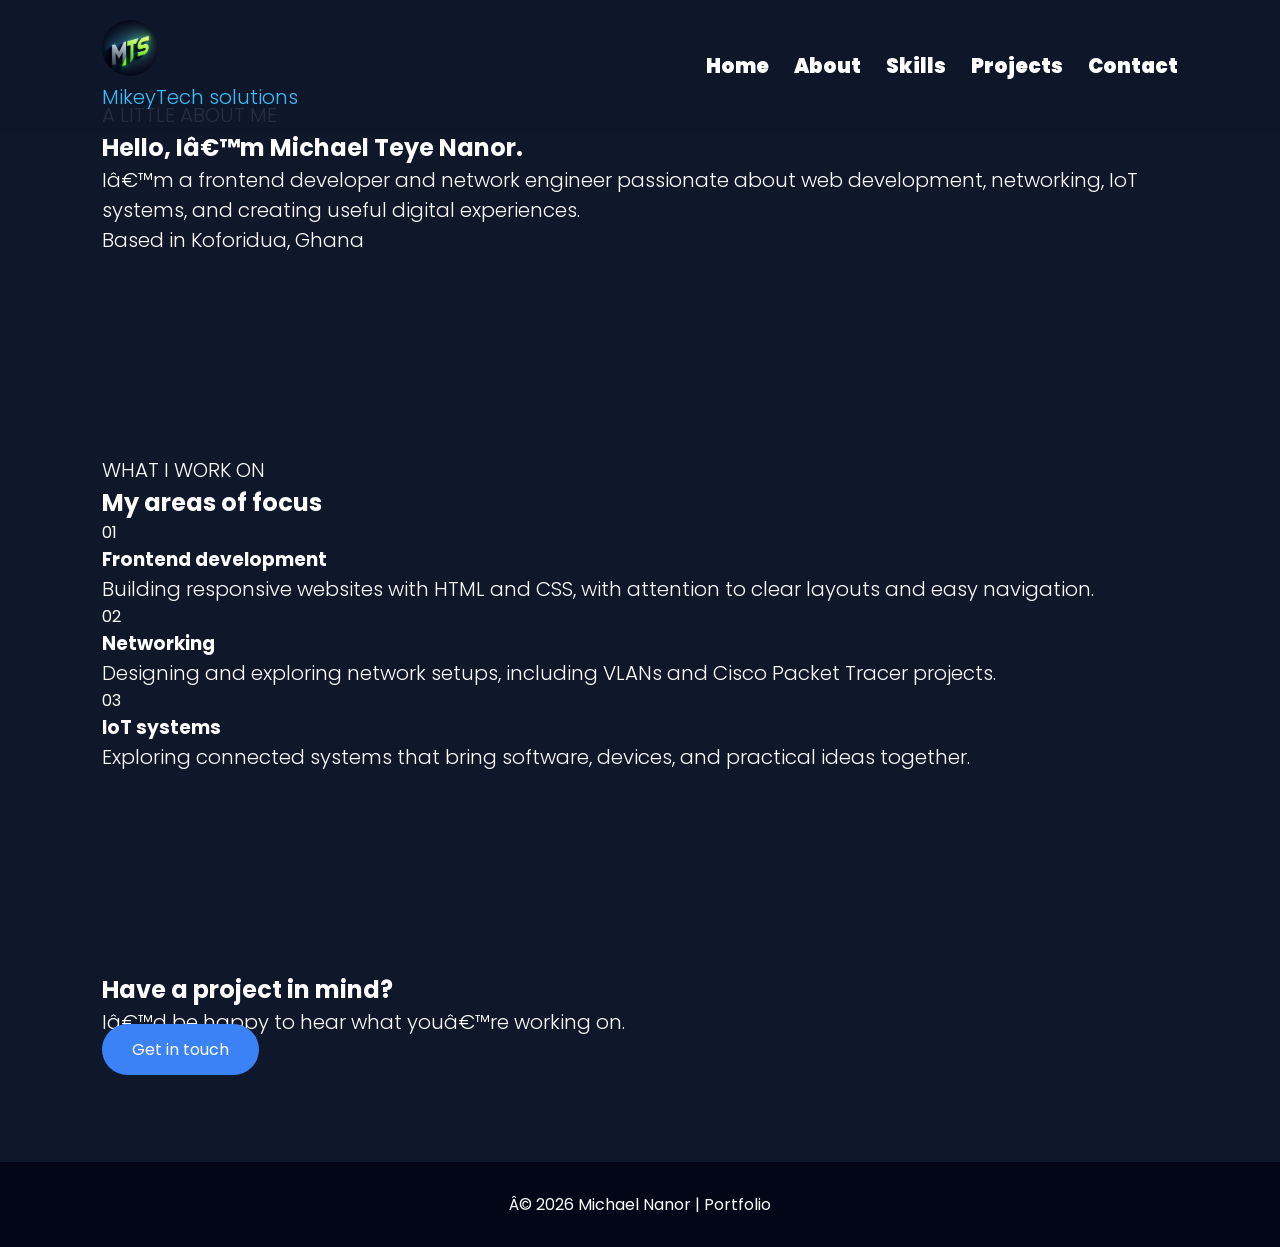
==== about.html @ cb78d1c8 "Create responsive About page" ====
<!DOCTYPE html>
<html lang="en">
<head>
    <meta charset="UTF-8">
    <meta name="viewport" content="width=device-width, initial-scale=1.0">
    <meta name="description" content="About Michael Teye Nanor, frontend developer and network engineer.">
    <title>About Me | Michael Nanor</title>
    <link rel="stylesheet" href="contact.css">
    <link rel="stylesheet" href="style.css">
    <link rel="stylesheet" href="about.css">
    <link rel="preconnect" href="https://fonts.googleapis.com">
    <link href="https://fonts.googleapis.com/css2?family=Poppins:wght@300;400;500;600;700&display=swap" rel="stylesheet">
</head>
<body>
    <header>
        <div class="logo">
            <img src="images/logo.jpg" alt="MikeyTech Solutions logo">
            <p>MikeyTech solutions</p>
        </div>
        <nav aria-label="Main navigation">
            <h3>
                <a href="index.html">Home</a>
                <a href="about.html" aria-current="page">About</a>
                <a href="skill.html">Skills</a>
                <a href="project.html">Projects</a>
                <a href="contact.html">Contact</a>
            </h3>
        </nav>
    </header>

    <main class="about-page">
        <section class="about-intro" aria-labelledby="about-title">
            <p class="about-eyebrow">A LITTLE ABOUT ME</p>
            <h1 id="about-title">Hello, Iâ€™m <span>Michael Teye Nanor.</span></h1>
            <p class="about-lead">Iâ€™m a frontend developer and network engineer passionate about web development, networking, IoT systems, and creating useful digital experiences.</p>
            <p class="about-location">Based in Koforidua, Ghana</p>
        </section>

        <section class="about-focus" aria-labelledby="focus-title">
            <div class="about-section-heading">
                <p class="about-eyebrow">WHAT I WORK ON</p>
                <h2 id="focus-title">My areas of focus</h2>
            </div>
            <div class="focus-grid">
                <article class="focus-card">
                    <span class="focus-number" aria-hidden="true">01</span>
                    <h3>Frontend development</h3>
                    <p>Building responsive websites with HTML and CSS, with attention to clear layouts and easy navigation.</p>
                </article>
                <article class="focus-card">
                    <span class="focus-number" aria-hidden="true">02</span>
                    <h3>Networking</h3>
                    <p>Designing and exploring network setups, including VLANs and Cisco Packet Tracer projects.</p>
                </article>
                <article class="focus-card">
                    <span class="focus-number" aria-hidden="true">03</span>
                    <h3>IoT systems</h3>
                    <p>Exploring connected systems that bring software, devices, and practical ideas together.</p>
                </article>
            </div>
        </section>

        <section class="about-cta" aria-label="Get in touch">
            <h2>Have a project in mind?</h2>
            <p>Iâ€™d be happy to hear what youâ€™re working on.</p>
            <a class="btn" href="hirde.html">Get in touch</a>
        </section>
    </main>

    <footer>Â© 2026 Michael Nanor | Portfolio</footer>
</body>
</html>
---- contact.css ----
/* Contact */
.logo img{
    width:56px;
    height:56px;
    object-fit:cover;
    border-radius:50%;
}


.contact-box{
/*max-width:500px;*/
height: auto;
margin:auto;
text-align:center;
background:#1e293b;
padding:40px;
border-radius:20px;
font-weight: bold;
font-size: 25px;
}

.contact-box p{
margin:20px 0;
}

.contact-name{
margin-bottom:24px;
color:#38bdf8;
font-size:24px;
}

.contact-box a{
color:#7dd3fc;
text-decoration:none;
}

.contact-box a:hover{
text-decoration:underline;
}

.social{
margin-top:25px;
}

.social i{
font-size:28px;
margin:15px;
cursor:pointer;
transition:.4s;
}

.social a{
display:inline-flex;
align-items:center;
justify-content:center;
color:white;
}

.social i:hover{
color:#38bdf8;
transform:scale(1.3);
}

/* Footer */

footer{
padding:30px;
text-align:center;
background:#020617;
}

/* Responsive */

@media(max-width:900px){

.hero{
flex-direction:column-reverse;
text-align:center;
}

.hero-text{
width:100%;
margin-top:40px;
}

.hero h1{
font-size:45px;
}

.hero-image{
width:300px;
height:300px;
}

.buttons{
justify-content:center;
}

header{
flex-direction:column;
gap:10px;
padding:12px 5%;
}

.logo{
display:flex;
align-items:center;
gap:10px;
}

.logo img{
width:44px;
height:44px;
}

nav a{
font-size:clamp(14px, 3.5vw, 17px);
}

nav h3{
justify-content:center;
flex-wrap:wrap;
gap:8px 16px;
margin:0;
}

}

@media(max-width:600px){
.contact-box{
max-width:100%;
padding:24px 16px;
border-radius:16px;
font-size:16px;
overflow-wrap:anywhere;
}

.contact-box p{
font-size:16px;
}

.contact-name{
font-size:21px;
}

#contact{
padding:175px 6% 50px;
}

footer{
padding:24px 12px;
}
}

.thank-you{
max-width:760px;
min-height:55vh;
margin:0 auto;
padding:180px 8% 56px;
text-align:center;
}

.thank-you h1{
margin-bottom:16px;
color:#38bdf8;
font-size:clamp(30px, 7vw, 44px);
}

.thank-you p{
margin-bottom:28px;
color:#cbd5e1;
line-height:1.7;
}

.thank-you .btn{
display:inline-block;
}
---- style.css ----
*{
margin:0;
padding:0;
box-sizing:border-box;
font-family:Poppins,sans-serif;
scroll-behavior:smooth;
}

body{
background:#0f172a;
color:white;
}

/* Header */

header{
position:fixed;
width:100%;
display:flex;
justify-content:space-between;
align-items:center;
padding:20px 8%;
background:rgba(15,23,42,.9);
-webkit-backdrop-filter:blur(10px);
z-index:100;
}

.logo{

font-size: 15px;
font-weight:700;
color:#38bdf8;
text-align: left;
}

p{
    font-size: 20px;
    font-weight: 300;
}

nav h3{
display:flex;
align-items:center;
gap:25px;
}

nav a{
margin:0;
text-decoration: none;
color:white;
transition:.4s;
text-align: center;
font-weight: 900;
font-size: 20px;
}

nav a:hover{
color:#38bdf8;
}

/* HERO */

.hero{
min-height:100vh;
display:flex;
justify-content:space-between;
align-items:center;
padding:100px 8%;
}

.hero-text{
width:50%;
padding-top: 10em;
}

.hero-text h3{
    font-weight: 100;
}

.hero h1{
font-size:60px;
margin:10px 0;
}

.hero h2{
color:#38bdf8;
margin-bottom:20px;
}

.hero p{
line-height:1.8;
color:#cbd5e1;
margin-bottom:30px;
}

.buttons{
display:flex;
gap:20px;
}

.btn{
padding:14px 30px;
background:#3b82f6;
border-radius:30px;
text-decoration:none;
color:white;
transition:.4s;
}

.btn:hover{
background:#38bdf8;
transform:translateY(-4px);
}

.btn2{
background:transparent;
border:2px solid #38bdf8;
}

.hero-image{
width:420px;
height:420px;
padding:0;
}

.hero-image img{
width:100%;
border-radius:50%;
border:8px solid #38bdf8;
box-shadow:0 0 40px #38bdf8;
animation:float 4s ease-in-out infinite;
}

@keyframes float{

0%,100%{
transform:translateY(0);
}

50%{
transform:translateY(-20px);
}

}

/* Sections */

section{
padding:100px 8%;
}

.title{
text-align:center;
font-size:40px;
margin-bottom:60px;
color:#38bdf8;
}

.admin-link{
margin-left:14px;
color:#7dd3fc;
font-size:14px;
text-decoration:none;
}

.admin-link:hover{
text-decoration:underline;
}

@media(max-width:900px){
.hero{
min-height:100svh;
gap:28px;
padding:155px 7% 56px;
}

.hero-text{
padding-top:0;
margin-top:0;
}

.hero h1{
font-size:clamp(34px, 8vw, 48px);
}

.hero-image{
width:min(70vw, 300px);
height:auto;
aspect-ratio:1;
}

.hero-image img{
height:100%;
object-fit:cover;
}
}

@media(max-width:480px){
.hero{padding-right:6%;padding-left:6%;}
.hero h2{font-size:21px;}
.hero p{font-size:17px;}
.buttons{flex-wrap:wrap;}
.btn{padding:12px 22px;}
}
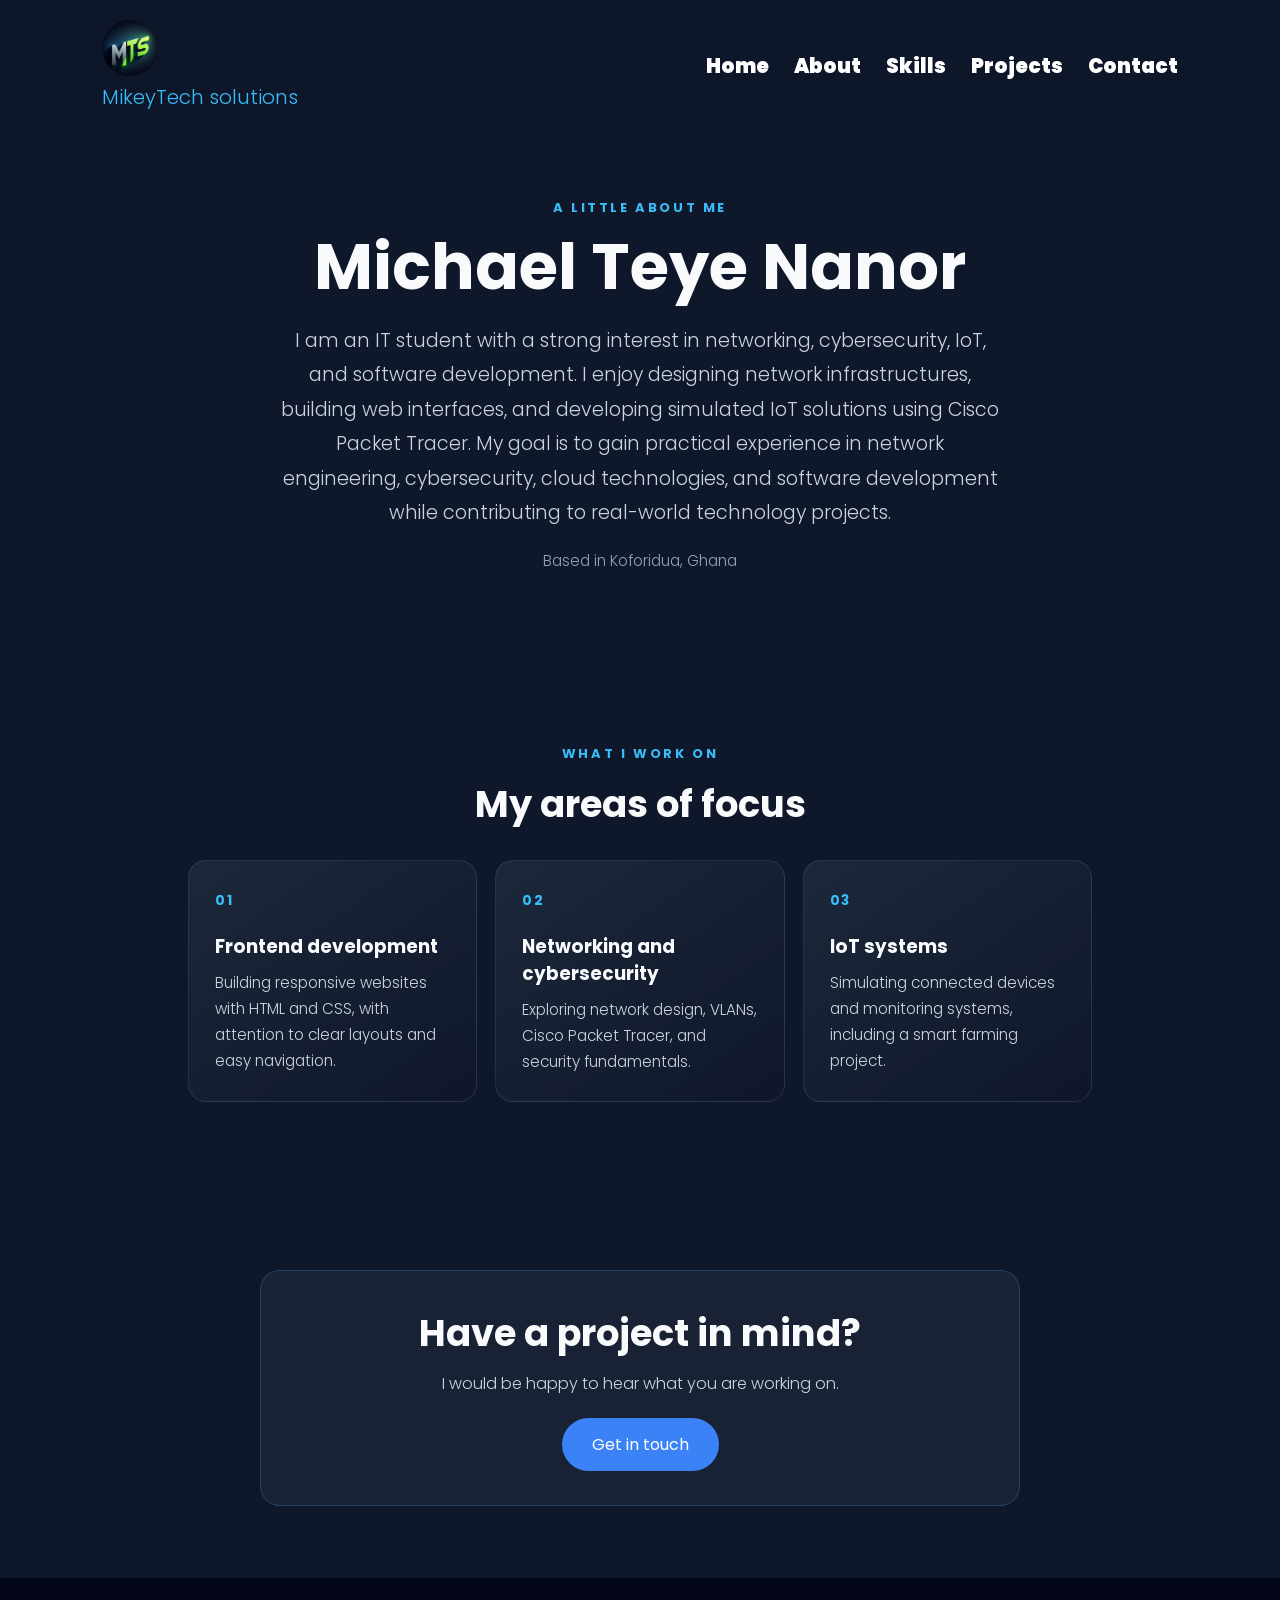
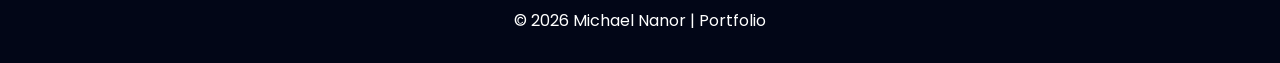
==== commit 3117d8be: "Polish portfolio pages and protect Admin access" ====
--- a/about.html
+++ b/about.html
@@ -3,7 +3,7 @@
 <head>
     <meta charset="UTF-8">
     <meta name="viewport" content="width=device-width, initial-scale=1.0">
-    <meta name="description" content="About Michael Teye Nanor, frontend developer and network engineer.">
+    <meta name="description" content="About Michael Teye Nanor, IT student interested in networking, cybersecurity, IoT, and software development.">
     <title>About Me | Michael Nanor</title>
     <link rel="stylesheet" href="contact.css">
     <link rel="stylesheet" href="style.css">
@@ -27,15 +27,13 @@
             </h3>
         </nav>
     </header>
-
     <main class="about-page">
         <section class="about-intro" aria-labelledby="about-title">
             <p class="about-eyebrow">A LITTLE ABOUT ME</p>
-            <h1 id="about-title">Hello, Iâ€™m <span>Michael Teye Nanor.</span></h1>
-            <p class="about-lead">Iâ€™m a frontend developer and network engineer passionate about web development, networking, IoT systems, and creating useful digital experiences.</p>
+            <h1 id="about-title">Michael Teye Nanor</h1>
+            <p class="about-lead">I am an IT student with a strong interest in networking, cybersecurity, IoT, and software development. I enjoy designing network infrastructures, building web interfaces, and developing simulated IoT solutions using Cisco Packet Tracer. My goal is to gain practical experience in network engineering, cybersecurity, cloud technologies, and software development while contributing to real-world technology projects.</p>
             <p class="about-location">Based in Koforidua, Ghana</p>
         </section>
-
         <section class="about-focus" aria-labelledby="focus-title">
             <div class="about-section-heading">
                 <p class="about-eyebrow">WHAT I WORK ON</p>
@@ -49,25 +47,22 @@
                 </article>
                 <article class="focus-card">
                     <span class="focus-number" aria-hidden="true">02</span>
-                    <h3>Networking</h3>
-                    <p>Designing and exploring network setups, including VLANs and Cisco Packet Tracer projects.</p>
+                    <h3>Networking and cybersecurity</h3>
+                    <p>Exploring network design, VLANs, Cisco Packet Tracer, and security fundamentals.</p>
                 </article>
                 <article class="focus-card">
                     <span class="focus-number" aria-hidden="true">03</span>
                     <h3>IoT systems</h3>
-                    <p>Exploring connected systems that bring software, devices, and practical ideas together.</p>
+                    <p>Simulating connected devices and monitoring systems, including a smart farming project.</p>
                 </article>
             </div>
         </section>
-
         <section class="about-cta" aria-label="Get in touch">
             <h2>Have a project in mind?</h2>
-            <p>Iâ€™d be happy to hear what youâ€™re working on.</p>
+            <p>I would be happy to hear what you are working on.</p>
             <a class="btn" href="hirde.html">Get in touch</a>
         </section>
     </main>
-
-    <footer>Â© 2026 Michael Nanor | Portfolio</footer>
+    <footer>&copy; 2026 Michael Nanor | Portfolio</footer>
 </body>
-</html>
-
+</html>
--- a/about.css
+++ b/about.css
@@ -0,0 +1,127 @@
+.about-page {
+    padding: 150px 8% 72px;
+}
+
+.about-intro {
+    max-width: 850px;
+    margin: 0 auto;
+    padding: 48px 0 72px;
+    text-align: center;
+}
+
+.about-eyebrow {
+    margin-bottom: 12px;
+    color: #38bdf8;
+    font-size: 13px;
+    font-weight: 700;
+    letter-spacing: .2em;
+}
+
+.about-intro h1 {
+    margin-bottom: 20px;
+    color: #f8fafc;
+    font-size: clamp(2.2rem, 6vw, 4rem);
+    line-height: 1.15;
+}
+
+.about-intro h1 span {
+    color: #38bdf8;
+}
+
+.about-lead {
+    max-width: 720px;
+    margin: 0 auto 18px;
+    color: #cbd5e1;
+    font-size: clamp(1rem, 2.5vw, 1.2rem);
+    line-height: 1.8;
+}
+
+.about-location {
+    color: #94a3b8;
+    font-size: .95rem;
+}
+
+.about-focus {
+    max-width: 1120px;
+    margin: 0 auto;
+}
+
+.about-section-heading {
+    margin-bottom: 28px;
+    text-align: center;
+}
+
+.about-section-heading h2,
+.about-cta h2 {
+    color: #f8fafc;
+    font-size: clamp(1.7rem, 4vw, 2.3rem);
+}
+
+.focus-grid {
+    display: grid;
+    grid-template-columns: repeat(3, minmax(0, 1fr));
+    gap: 18px;
+}
+
+.focus-card {
+    min-height: 210px;
+    padding: 26px;
+    border: 1px solid rgba(148, 163, 184, .16);
+    border-radius: 18px;
+    background: linear-gradient(145deg, rgba(30, 41, 59, .95), rgba(15, 23, 42, .92));
+}
+
+.focus-number {
+    display: inline-block;
+    margin-bottom: 22px;
+    color: #38bdf8;
+    font-size: .85rem;
+    font-weight: 700;
+    letter-spacing: .12em;
+}
+
+.focus-card h3 {
+    margin-bottom: 10px;
+    color: #f8fafc;
+    font-size: 1.15rem;
+}
+
+.focus-card p {
+    color: #cbd5e1;
+    font-size: .95rem;
+    line-height: 1.7;
+}
+
+.about-cta {
+    max-width: 760px;
+    margin: 68px auto 0;
+    padding: 34px 24px;
+    border: 1px solid rgba(56, 189, 248, .22);
+    border-radius: 20px;
+    background: rgba(30, 41, 59, .65);
+    text-align: center;
+}
+
+.about-cta p {
+    margin: 10px 0 22px;
+    color: #cbd5e1;
+    font-size: 1rem;
+}
+
+.about-cta .btn {
+    display: inline-block;
+}
+
+@media (max-width: 900px) {
+    .about-page { padding-top: 175px; }
+    .focus-grid { grid-template-columns: 1fr; }
+    .focus-card { min-height: 0; }
+}
+
+@media (max-width: 480px) {
+    .about-page { padding: 155px 6% 48px; }
+    .about-intro { padding: 30px 0 52px; }
+    .focus-card { padding: 22px; }
+    .about-cta { margin-top: 48px; padding: 28px 18px; }
+}
+
